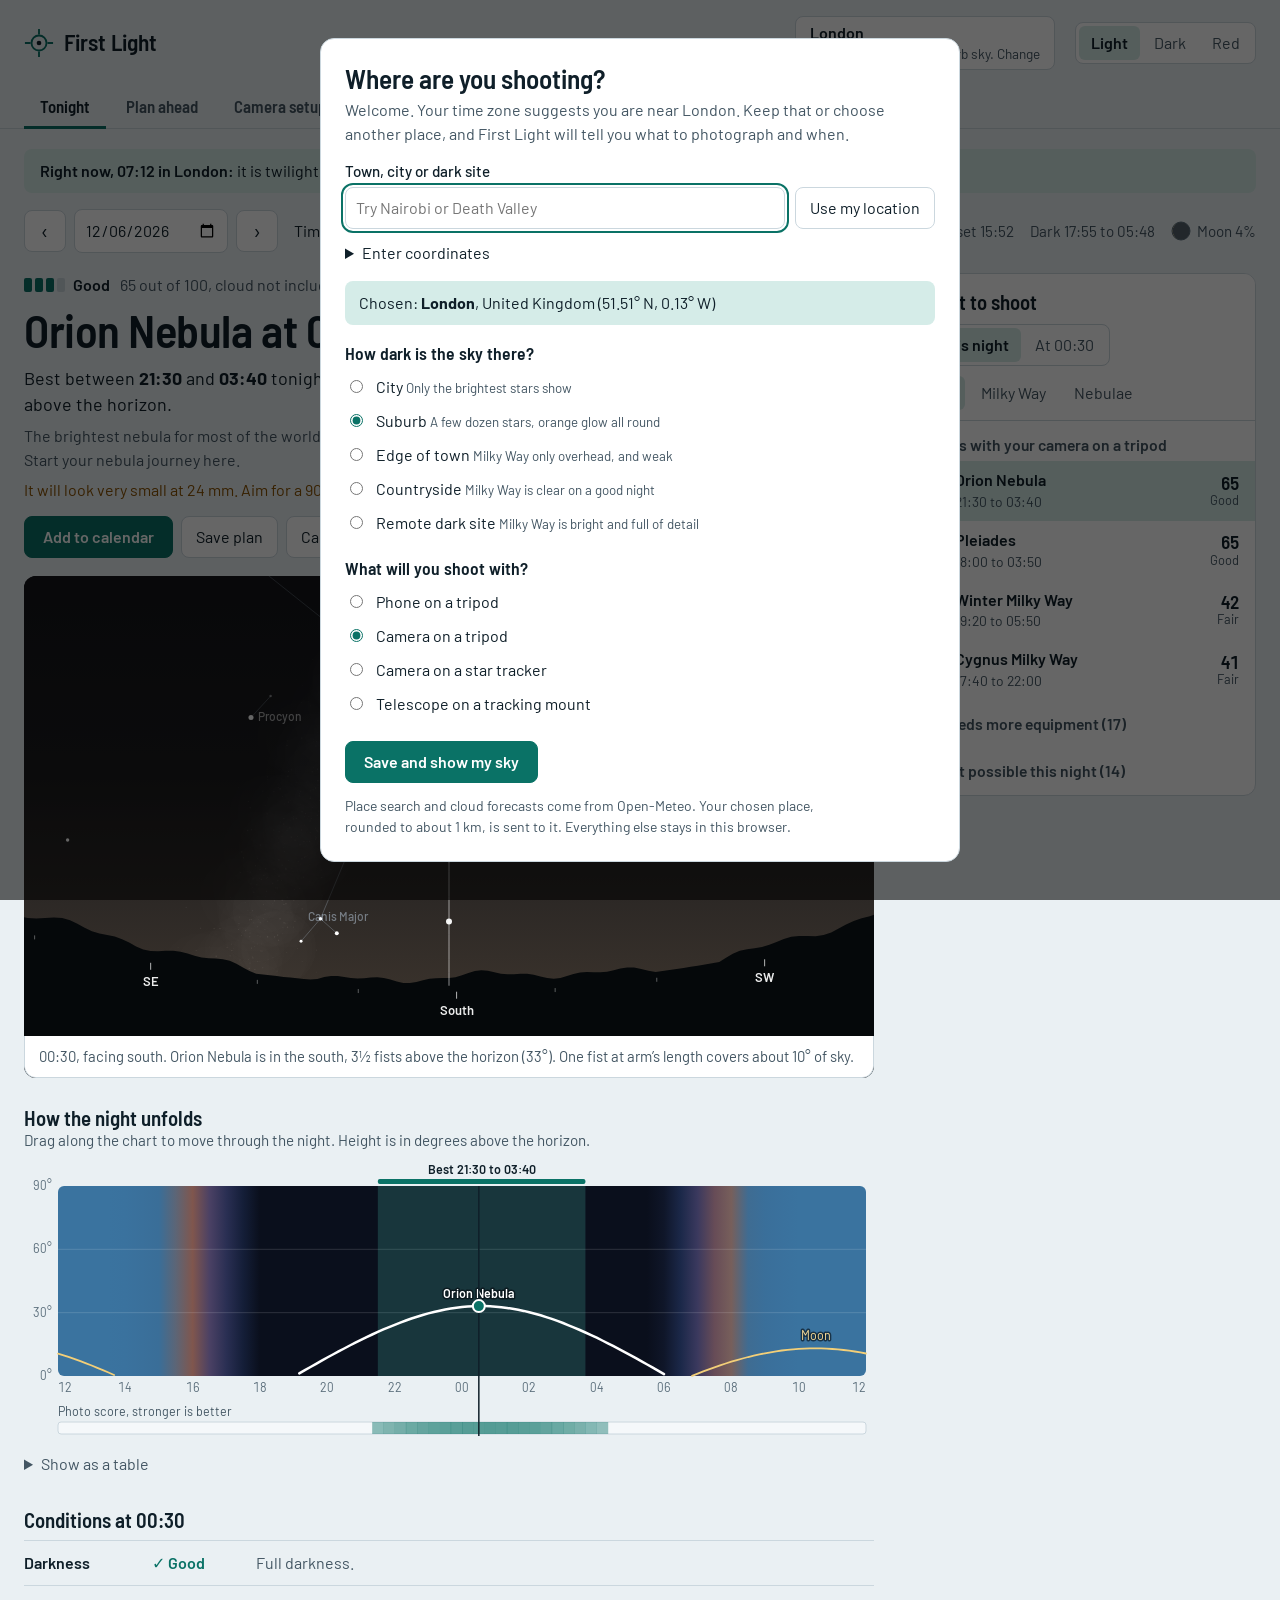
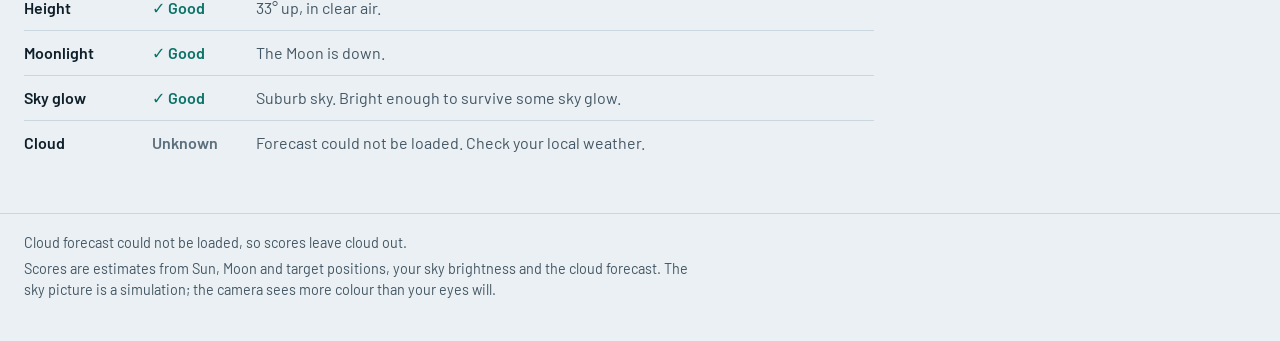
==== index.html @ 606409e2 "Add First Light night-sky photo planner Co-Authored-By: Claude Opus 5.5 <noreply@anthropic.com>" ====
<!doctype html>
<html lang="en">
<head>
<meta charset="utf-8">
<meta name="viewport" content="width=device-width, initial-scale=1">
<title>First Light: when to photograph the night sky</title>
<meta name="description" content="Plan when to photograph nebulae and the Milky Way from anywhere in the world.">
<link rel="icon" href="data:image/svg+xml,%3Csvg xmlns='http://www.w3.org/2000/svg' viewBox='0 0 32 32'%3E%3Crect width='32' height='32' rx='7' fill='%230b1116'/%3E%3Ccircle cx='16' cy='16' r='8' fill='none' stroke='%234fd1bd' stroke-width='2'/%3E%3Cpath d='M16 1v6M16 25v6M1 16h6M25 16h6' stroke='%234fd1bd' stroke-width='2'/%3E%3Ccircle cx='16' cy='16' r='2.5' fill='%23fff'/%3E%3C/svg%3E">
<link rel="preconnect" href="https://fonts.gstatic.com" crossorigin>
<link rel="stylesheet" href="https://fonts.googleapis.com/css2?family=Barlow:wght@400;500;600&family=Barlow+Semi+Condensed:wght@500;600&display=swap">
<link rel="stylesheet" href="styles.css">
</head>
<body>
<header class="top">
  <div class="brand">
    <svg viewBox="0 0 32 32" width="30" height="30" aria-hidden="true"><circle cx="16" cy="16" r="8"/><path d="M16 1v6M16 25v6M1 16h6M25 16h6"/><circle cx="16" cy="16" r="2.5" class="pt"/></svg>
    <span>First Light</span>
  </div>
  <button class="place" id="placeBtn" type="button"></button>
  <div class="seg themes" role="group" aria-label="Screen colours">
    <button type="button" data-theme-set="light">Light</button>
    <button type="button" data-theme-set="dark">Dark</button>
    <button type="button" data-theme-set="red" title="Protects your night vision outdoors">Red</button>
  </div>
</header>

<nav class="tabs" role="tablist" aria-label="Sections">
  <button role="tab" id="tab-tonight" aria-controls="tonight" data-tab="tonight">Tonight</button>
  <button role="tab" id="tab-ahead" aria-controls="ahead" data-tab="ahead">Plan ahead</button>
  <button role="tab" id="tab-camera" aria-controls="camera" data-tab="camera">Camera setup</button>
</nav>

<main>
  <section id="tonight" role="tabpanel" aria-labelledby="tab-tonight">
    <p class="nowbar" id="nowbar" aria-live="polite"></p>
    <div class="when" role="group" aria-label="Choose a night and time">
      <button type="button" class="icon" id="prevNight" aria-label="Previous night">‹</button>
      <label><span class="sr">Night of</span><input type="date" id="dateIn"></label>
      <button type="button" class="icon" id="nextNight" aria-label="Next night">›</button>
      <label class="timelabel"><span>Time</span><input type="time" id="timeIn"></label>
      <button type="button" class="quiet" id="goNow">Now</button>
      <button type="button" class="quiet" id="goBest">Best time</button>
      <span class="sundata" id="sundata"></span>
    </div>
    <div class="cols">
      <div class="primary">
        <div class="verdict" id="verdict"></div>
        <figure class="skybox">
          <canvas id="sky" tabindex="0" role="img" aria-label="Simulated sky"></canvas>
          <figcaption id="skycap"></figcaption>
        </figure>
        <div class="ribbonhead"><h2>How the night unfolds</h2><p>Drag along the chart to move through the night. Height is in degrees above the horizon.</p></div>
        <div class="ribbonwrap"><div id="ribbon" tabindex="0" role="slider" aria-label="Time of night"></div><div class="tip" id="tip" hidden></div></div>
        <details class="astable"><summary>Show as a table</summary><div id="ribbonTable" class="scroll"></div></details>
        <h2 id="factorHead">Conditions</h2>
        <ul class="factors" id="factors"></ul>
      </div>
      <aside class="side" aria-label="Targets">
        <div class="sidehead">
          <h2>What to shoot</h2>
          <div class="seg" role="group" aria-label="Rank targets by"><button type="button" data-mode="night">This night</button><button type="button" data-mode="time" id="modeTime">At this time</button></div>
          <div class="chips" role="group" aria-label="Kind of target"><button type="button" data-kind="all">All</button><button type="button" data-kind="mw">Milky Way</button><button type="button" data-kind="neb">Nebulae</button></div>
        </div>
        <div id="list"></div>
      </aside>
    </div>
  </section>

  <section id="ahead" role="tabpanel" aria-labelledby="tab-ahead" hidden>
    <div class="aheadhead"><label class="field"><span>Target</span><select id="aheadTarget"></select></label></div>
    <div class="bestnights" id="bestnights"></div>
    <h2>The next five weeks</h2>
    <p class="note" id="calnote"></p>
    <div class="cal" id="cal"></div>
    <h2 id="seasonHead">Best months</h2>
    <p class="note">Average hours per night that it is well placed in a dark sky, before Moon and weather.</p>
    <div class="season" id="season"></div>
    <h2>Saved plans</h2>
    <div id="plans"></div>
  </section>

  <section id="camera" role="tabpanel" aria-labelledby="tab-camera" hidden>
    <div class="camgrid">
      <form class="camform" id="camform" onsubmit="return false">
        <label class="field"><span>Target</span><select id="camTarget"></select></label>
        <label class="field"><span>Equipment</span><select id="camGear"></select></label>
        <div id="camLens">
          <label class="field"><span>Sensor size</span><select id="camSensor"></select></label>
          <label class="field"><span>Focal length (mm)</span><input type="number" id="camF" min="4" max="4000" inputmode="numeric"></label>
          <label class="field"><span>Lens aperture (f-number)</span><input type="number" id="camN" min="0.9" max="22" step="0.1" inputmode="decimal"></label>
        </div>
      </form>
      <div>
        <h2 id="camHead">Start with these settings</h2>
        <dl class="settings" id="settings"></dl>
        <div class="frame"><div id="frameBox"></div><p id="frameText"></p></div>
      </div>
    </div>
    <h2>In the field</h2>
    <ol class="steps" id="steps"></ol>
  </section>
</main>

<footer>
  <p id="wxnote"></p>
  <p>Scores are estimates from Sun, Moon and target positions, your sky brightness and the cloud forecast. The sky picture is a simulation; the camera sees more colour than your eyes will.</p>
</footer>

<dialog id="setup" aria-labelledby="setupTitle">
  <form method="dialog" id="setupForm">
    <h2 id="setupTitle">Where are you shooting?</h2>
    <p class="note" id="setupIntro"></p>
    <div class="searchrow"><label class="field grow"><span>Town, city or dark site</span><input type="search" id="q" autocomplete="off" placeholder="Try Nairobi or Death Valley"></label><button type="button" class="quiet" id="geo">Use my location</button></div>
    <div id="results" class="results" aria-live="polite"></div>
    <details><summary>Enter coordinates</summary><div class="coords"><label class="field"><span>Latitude</span><input id="latIn" type="number" step="any" min="-90" max="90"></label><label class="field"><span>Longitude</span><input id="lonIn" type="number" step="any" min="-180" max="180"></label><button type="button" class="quiet" id="useCoords">Use these</button></div></details>
    <p class="picked" id="picked"></p>
    <fieldset><legend>How dark is the sky there?</legend><div class="radios" id="darkRadios"></div></fieldset>
    <fieldset><legend>What will you shoot with?</legend><div class="radios" id="gearRadios"></div></fieldset>
    <div class="actions"><button value="ok" class="main">Save and show my sky</button></div>
    <p class="note small">Place search and cloud forecasts come from Open-Meteo. Your chosen place, rounded to about 1 km, is sent to it. Everything else stays in this browser.</p>
  </form>
</dialog>
<div class="toast" id="toast" role="status"></div>

<script src="js/astro.js"></script>
<script src="js/catalog.js"></script>
<script src="js/planner.js"></script>
<script src="js/sky.js"></script>
<script src="js/app.js"></script>
</body>
</html>
---- styles.css ----
:root {
  --bg: #eaf0f3; --surface: #fff; --raised: #f5f8fa; --ink: #0f1f29; --ink2: #435663; --ink3: #5c6f7c; --line: #cbd7de;
  --accent: #0a7266; --accent-ink: #fff; --accent-soft: #d5ece8; --warn: #8a5200; --bad: #ab2f27; --cloud: #66757f; --moon: #c99a2e;
  --display: "Barlow Semi Condensed", Bahnschrift, "DIN Alternate", "Roboto Condensed", system-ui, sans-serif;
  --body: Barlow, Bahnschrift, "DIN Alternate", system-ui, sans-serif;
  --r: 8px;
  color-scheme: light;
}
:root[data-theme="dark"] {
  --bg: #0b1116; --surface: #121b22; --raised: #1a252d; --ink: #e9f0f4; --ink2: #aebcc6; --ink3: #8b9ba6; --line: #2a3943;
  --accent: #4fd1bd; --accent-ink: #04201b; --accent-soft: #153630; --warn: #e6a94a; --bad: #f08a80; --cloud: #9fb0bc; --moon: #f0cf82;
  color-scheme: dark;
}
:root[data-theme="red"] {
  --bg: #080000; --surface: #120201; --raised: #1c0403; --ink: #ff5b47; --ink2: #dc4534; --ink3: #c03a2b; --line: #450d08;
  --accent: #ff5b47; --accent-ink: #160000; --accent-soft: #380a06; --warn: #e04a38; --bad: #e04a38; --cloud: #b53526; --moon: #e04a38;
  color-scheme: dark;
}
* { box-sizing: border-box; scrollbar-color: var(--line) transparent; }
html { -webkit-text-size-adjust: 100%; }
body { margin: 0; background: var(--bg); color: var(--ink); font: 400 16px/1.5 var(--body); }
h1, h2, h3 { font-family: var(--display); font-weight: 600; line-height: 1.15; margin: 0; text-wrap: balance; }
h2 { font-size: 1.3rem; }
p { margin: 0; }
[hidden] { display: none !important; }
button, input, select { font: inherit; color: inherit; }
button { cursor: pointer; }
:focus-visible { outline: 2px solid var(--accent); outline-offset: 2px; }
.sr { position: absolute; width: 1px; height: 1px; overflow: hidden; clip-path: inset(50%); }
.note { color: var(--ink2); max-width: 65ch; }
.small { font-size: .875rem; }

.top, .tabs, main, footer { max-width: 1320px; margin-inline: auto; padding-inline: 24px; }
.top { display: flex; align-items: center; gap: 20px; padding-block: 16px; flex-wrap: wrap; }
.brand { display: flex; align-items: center; gap: 10px; font: 600 1.45rem/1 var(--display); }
.brand svg { fill: none; stroke: var(--accent); stroke-width: 2; }
.brand .pt { fill: var(--ink); stroke: none; }
.place { margin-left: auto; text-align: left; background: var(--surface); border: 1px solid var(--line); border-radius: var(--r); padding: 6px 14px; line-height: 1.25; min-width: 0; }
.place b { font-weight: 600; display: block; }
.place small { color: var(--ink2); font-size: .85rem; }
.place:hover { border-color: var(--accent); }

.seg { display: inline-flex; border: 1px solid var(--line); border-radius: var(--r); background: var(--surface); padding: 3px; gap: 2px; }
.seg button, .chips button { border: 0; background: none; padding: 5px 12px; border-radius: 6px; color: var(--ink2); min-height: 34px; }
.seg button:hover, .chips button:hover { color: var(--ink); background: var(--raised); }
.seg [aria-pressed="true"], .chips [aria-pressed="true"] { background: var(--accent-soft); color: var(--ink); font-weight: 600; }
.chips { display: flex; gap: 4px; flex-wrap: wrap; }

.tabs { display: flex; gap: 4px; border-bottom: 1px solid var(--line); }
.tabs button { border: 0; background: none; padding: 10px 16px; font: 600 1.05rem/1.2 var(--display); color: var(--ink2); border-bottom: 3px solid transparent; margin-bottom: -1px; white-space: nowrap; }
.tabs button:hover { color: var(--ink); }
.tabs [aria-selected="true"] { color: var(--ink); border-color: var(--accent); }

main { padding-block: 20px 48px; }
.nowbar { background: var(--accent-soft); border-radius: var(--r); padding: 10px 16px; margin-bottom: 16px; }
.nowbar b { font-weight: 600; }
.nowbar button { background: none; border: 0; padding: 0; text-decoration: underline; text-underline-offset: 3px; font-weight: 600; }
.when { display: flex; align-items: center; flex-wrap: wrap; gap: 8px; margin-bottom: 20px; }
.when input, .field input, .field select { background: var(--surface); border: 1px solid var(--line); border-radius: var(--r); padding: 8px 10px; min-height: 42px; }
.timelabel { display: flex; align-items: center; gap: 8px; margin-left: 8px; }
.icon, .quiet { background: var(--surface); border: 1px solid var(--line); border-radius: var(--r); min-height: 42px; padding: 6px 14px; }
.icon { min-width: 42px; padding: 0; font-size: 1.3rem; line-height: 1; }
.icon:hover, .quiet:hover { border-color: var(--accent); }
.sundata { color: var(--ink2); font-size: .95rem; margin-left: auto; display: flex; gap: 16px; align-items: center; flex-wrap: wrap; }
.sundata span { display: inline-flex; gap: 6px; align-items: center; }

.cols { display: grid; grid-template-columns: minmax(0, 1fr) 350px; gap: 32px; align-items: start; }
.primary { min-width: 0; }
.verdict { margin-bottom: 18px; }
.verdict h1 { font-size: clamp(1.9rem, 4vw, 2.9rem); letter-spacing: -.01em; }
.verdict .gradeline { display: flex; align-items: center; gap: 10px; margin-bottom: 6px; flex-wrap: wrap; color: var(--ink2); }
.verdict .lead { font-size: 1.12rem; margin-top: 8px; max-width: 62ch; }
.verdict .about { color: var(--ink2); margin-top: 6px; max-width: 65ch; }
.verdict .gearwarn { color: var(--warn); margin-top: 6px; }
.row { display: flex; gap: 8px; flex-wrap: wrap; margin-top: 14px; }
.main { background: var(--accent); color: var(--accent-ink); border: 1px solid var(--accent); border-radius: var(--r); min-height: 42px; padding: 8px 18px; font-weight: 600; }
.main:hover { filter: brightness(1.08); }
.grade { display: inline-flex; align-items: center; gap: 8px; font-weight: 600; color: var(--ink); }
.pips { display: inline-flex; gap: 3px; }
.pips i { width: 8px; height: 14px; border-radius: 2px; background: var(--line); }
.pips i.on { background: var(--accent); }

.skybox { margin: 0; border-radius: 12px; overflow: hidden; background: #05080e; }
#sky { display: block; width: 100%; height: clamp(300px, 44vw, 460px); cursor: grab; touch-action: pan-y; }
#sky:active { cursor: grabbing; }
#sky:focus-visible { outline-offset: -3px; }
.skybox figcaption { background: var(--surface); border: 1px solid var(--line); border-top: 0; border-radius: 0 0 12px 12px; padding: 9px 14px; color: var(--ink2); font-size: .93rem; }

.ribbonhead { margin: 28px 0 8px; }
.ribbonhead p { color: var(--ink2); font-size: .95rem; }
.ribbonwrap { position: relative; }
#ribbon { cursor: ew-resize; touch-action: pan-y; user-select: none; border-radius: 6px; }
#ribbon svg { display: block; }
#ribbon text { font-family: var(--body); font-size: 12.5px; fill: var(--ink2); }
#ribbon .tick { font-variant-numeric: tabular-nums; fill: var(--ink3); }
#ribbon .grid { stroke: #fff; stroke-opacity: .14; }
#ribbon .onsky { fill: #fff; paint-order: stroke; stroke: rgba(4, 8, 14, .6); stroke-width: 3px; }
#ribbon .strong { font-weight: 600; }
#ribbon .winlabel { fill: var(--ink); font-weight: 600; }
#ribbon .win { fill: #4fd1bd; fill-opacity: .2; }
#ribbon .winbar { fill: var(--accent); }
#ribbon .targetline { fill: none; stroke: #fff; stroke-width: 2.5; stroke-linecap: round; stroke-linejoin: round; }
#ribbon .moonline { fill: none; stroke: #f3cf78; stroke-width: 1.8; stroke-linecap: round; }
#ribbon .moon { fill: #f9dc97; }
#ribbon .nowline { stroke: #fff; stroke-opacity: .55; }
#ribbon .cursor { stroke: var(--ink); stroke-width: 1.5; }
#ribbon .hoverline { stroke: var(--ink3); }
#ribbon .knob { fill: var(--accent); stroke: #fff; stroke-width: 2; }
#ribbon .track { fill: var(--raised); stroke: var(--line); }
#ribbon .q { fill: var(--accent); }
#ribbon .cl { fill: var(--cloud); }
:root[data-theme="red"] #ribbon .onsky, :root[data-theme="red"] #ribbon .moon { fill: var(--ink); stroke: #0c0000; }
:root[data-theme="red"] #ribbon .targetline { stroke: var(--ink); }
:root[data-theme="red"] #ribbon .moonline { stroke: #b53526; stroke-dasharray: 3 4; }
:root[data-theme="red"] #ribbon :is(.grid, .nowline) { stroke: #a02a1c; }
:root[data-theme="red"] #ribbon .win { fill: #ff5b47; }
:root[data-theme="red"] #ribbon .knob { stroke: #ff9d8f; }
.tip { position: absolute; top: 30px; pointer-events: none; background: var(--surface); color: var(--ink); border: 1px solid var(--line); border-radius: var(--r); padding: 8px 12px; font-size: .9rem; line-height: 1.4; white-space: nowrap; box-shadow: 0 4px 14px rgb(0 0 0 / .18); z-index: 3; }
.tip b { display: block; font-weight: 600; }
.astable { margin-top: 8px; color: var(--ink2); }
summary { cursor: pointer; padding: 4px 0; }
.scroll { overflow-x: auto; }
table { border-collapse: collapse; font-size: .92rem; font-variant-numeric: tabular-nums; }
th, td { text-align: left; padding: 5px 18px 5px 0; border-bottom: 1px solid var(--line); white-space: nowrap; }
th { font-weight: 600; color: var(--ink); }

#factorHead { margin-top: 28px; }
.factors { list-style: none; padding: 0; margin: 8px 0 0; }
.factors li { display: grid; grid-template-columns: 116px 92px 1fr; gap: 12px; padding: 10px 0; border-top: 1px solid var(--line); align-items: baseline; }
.factors b { font-weight: 600; }
.lvl { font-weight: 600; white-space: nowrap; }
.lvl.g { color: var(--accent); } .lvl.m { color: var(--warn); } .lvl.x { color: var(--bad); } .lvl.n { color: var(--ink3); }
.factors span:last-child { color: var(--ink2); }

.side { position: sticky; top: 12px; max-height: calc(100vh - 24px); overflow-y: auto; background: var(--surface); border: 1px solid var(--line); border-radius: 12px; }
.sidehead { position: sticky; top: 0; background: var(--surface); padding: 16px 16px 10px; display: grid; gap: 10px; justify-items: start; border-bottom: 1px solid var(--line); z-index: 1; }
#list h3 { font: 600 .98rem/1.3 var(--body); color: var(--ink2); padding: 14px 16px 6px; }
.t { display: grid; grid-template-columns: 22px 1fr auto; gap: 10px; align-items: center; width: 100%; text-align: left; background: none; border: 0; padding: 9px 16px; line-height: 1.3; }
.t:hover { background: var(--raised); }
.t[aria-current="true"] { background: var(--accent-soft); }
.t:focus-visible { outline-offset: -2px; }
.t b { font-weight: 600; display: block; }
.t small { color: var(--ink2); font-size: .87rem; }
.t .sc { text-align: right; font: 600 1.15rem/1 var(--display); font-variant-numeric: tabular-nums; }
.t .sc small { display: block; font: 400 .8rem/1.3 var(--body); }
.t.off .sc, .t.off b { color: var(--ink3); font-weight: 500; }
.sym { width: 20px; height: 20px; fill: none; stroke: var(--ink2); stroke-width: 1.6; }
#list details summary { padding: 12px 16px; color: var(--ink2); font-weight: 600; font-size: .98rem; }

.field { display: grid; gap: 4px; }
.field > span { font-weight: 500; font-size: .95rem; }
.aheadhead { max-width: 420px; margin-bottom: 20px; }
.field select, .field input { width: 100%; }
.bestnights { margin-bottom: 32px; }
.bestnights h1 { font-size: clamp(1.7rem, 3.4vw, 2.4rem); }
.bestnights p { margin-top: 6px; font-size: 1.08rem; max-width: 65ch; }
.cal { display: grid; grid-template-columns: repeat(7, minmax(0, 1fr)); gap: 4px; margin: 12px 0 34px; }
.cal .dow { font-weight: 600; color: var(--ink2); font-size: .9rem; padding: 2px 4px; }
.day { position: relative; border: 1px solid var(--line); border-radius: var(--r); background: var(--surface); text-align: left; padding: 8px 10px; min-height: 88px; display: grid; grid-template-rows: auto 1fr auto; overflow: hidden; line-height: 1.2; isolation: isolate; }
.day::before { content: ""; position: absolute; inset: auto 0 0 0; height: var(--h); background: var(--accent); opacity: .24; z-index: -1; }
.day:hover { border-color: var(--accent); }
.day .d { display: flex; justify-content: space-between; align-items: center; font-size: .9rem; color: var(--ink2); }
.day .n { font: 600 1.45rem/1 var(--display); align-self: end; }
.day .w { font-size: .82rem; color: var(--ink2); }
.day.zero .n { color: var(--ink3); font-weight: 500; }
.day.best { outline: 2px solid var(--accent); outline-offset: -1px; }
.moonglyph .mdark { fill: #55626c; } .moonglyph .mlit { fill: #f6e6b8; } .moonglyph .mrim { fill: none; stroke: var(--ink3); }
:root[data-theme="light"] .moonglyph .mlit { fill: #ffe9a8; }
:root[data-theme="red"] .moonglyph .mdark { fill: #2a0503; } :root[data-theme="red"] .moonglyph .mlit { fill: #ff5b47; }
.season { display: grid; grid-template-columns: repeat(12, minmax(0, 1fr)); gap: 2px; max-width: 760px; margin: 14px 0 34px; text-align: center; }
.season .col { display: grid; grid-template-rows: 130px auto; }
.season .bar { align-self: end; display: grid; }
.season .bar span { font-size: .85rem; color: var(--ink2); font-variant-numeric: tabular-nums; }
.season .bar i { background: var(--accent); border-radius: 4px 4px 0 0; min-height: 1px; margin-inline: 12%; }
.season .m { border-top: 1px solid var(--line); font-size: .85rem; padding-top: 4px; color: var(--ink2); }
.season .cur .m { color: var(--ink); font-weight: 600; }
.plan { display: flex; gap: 12px; align-items: center; flex-wrap: wrap; border-top: 1px solid var(--line); padding: 10px 0; }
.plan div { flex: 1 1 260px; } .plan small { display: block; color: var(--ink2); font-size: .92rem; }

.camgrid { display: grid; grid-template-columns: 300px minmax(0, 1fr); gap: 40px; margin-bottom: 36px; }
.camform, #camLens { display: grid; gap: 14px; align-content: start; }
.settings { margin: 10px 0 20px; }
.settings div { display: grid; grid-template-columns: 130px 130px 1fr; gap: 12px; padding: 10px 0; border-top: 1px solid var(--line); align-items: baseline; }
.settings dt { color: var(--ink2); } .settings dd { margin: 0; } .settings .v { font: 600 1.3rem/1.1 var(--display); } .settings .e { color: var(--ink2); }
.frame { display: grid; grid-template-columns: 220px 1fr; gap: 18px; align-items: center; }
.frame svg { display: block; width: 100%; background: #060a12; border-radius: 6px; }
.frame p { max-width: 48ch; }
:root[data-theme="red"] .frame svg { filter: sepia(1) saturate(8) hue-rotate(-40deg) brightness(.7); }
.steps { padding-left: 1.4em; max-width: 68ch; } .steps li { padding: 5px 0; } .steps li::marker { color: var(--accent); font-weight: 600; } .steps b { font-weight: 600; }

footer { padding-block: 18px 40px; color: var(--ink2); font-size: .9rem; border-top: 1px solid var(--line); }
footer p { max-width: 85ch; } footer p + p { margin-top: 4px; }

dialog { border: 1px solid var(--line); border-radius: 14px; background: var(--surface); color: var(--ink); width: min(640px, calc(100vw - 24px)); max-height: calc(100vh - 24px); padding: 24px; overflow-y: auto; }
dialog::backdrop { background: rgb(0 0 0 / .6); }
dialog h2 { font-size: 1.7rem; margin-bottom: 4px; }
.searchrow, .coords { display: flex; gap: 10px; align-items: end; margin-top: 14px; flex-wrap: wrap; }
.grow { flex: 1 1 240px; } .coords .field { flex: 1 1 110px; }
.results { display: grid; margin-top: 8px; }
.results button { background: none; border: 0; text-align: left; padding: 8px 10px; border-radius: 6px; } .results button:hover { background: var(--raised); } .results small { color: var(--ink2); }
.results p { color: var(--ink2); padding: 6px 10px; }
.picked { margin: 12px 0 4px; padding: 10px 14px; background: var(--accent-soft); border-radius: var(--r); }
fieldset { border: 0; padding: 0; margin: 18px 0 0; } legend { font: 600 1.1rem/1.2 var(--display); padding: 0; margin-bottom: 6px; }
.radios label { display: flex; gap: 10px; align-items: baseline; padding: 5px 0; } .radios small { color: var(--ink2); } .radios input, input[type=radio] { accent-color: var(--accent); }
.actions { margin: 20px 0 12px; }
.toast { position: fixed; left: 50%; bottom: 24px; transform: translateX(-50%); background: var(--ink); color: var(--bg); padding: 10px 18px; border-radius: var(--r); opacity: 0; pointer-events: none; transition: opacity .2s; z-index: 9; }
.toast.on { opacity: 1; }
:root[data-theme="red"] ::-webkit-calendar-picker-indicator { filter: sepia(1) saturate(9) hue-rotate(-40deg) brightness(.6); }

@media (max-width: 980px) {
  .cols { grid-template-columns: minmax(0, 1fr); }
  .side { position: static; max-height: none; } .sidehead { position: static; }
  .sundata { margin-left: 0; width: 100%; }
}
@media (max-width: 680px) {
  .top, .tabs, main, footer { padding-inline: 16px; }
  .top { gap: 10px; } .place { margin-left: 0; order: 3; width: 100%; } .themes { margin-left: auto; } .themes button { padding-inline: 9px; }
  .tabs button { padding: 10px 10px; flex: 1; }
  .timelabel { margin-left: 0; }
  .factors li { grid-template-columns: 1fr auto; gap: 2px 10px; } .factors span:last-child { grid-column: 1 / -1; }
  .camgrid { grid-template-columns: minmax(0, 1fr); gap: 24px; } .frame { grid-template-columns: 1fr; } .frame > div { max-width: 260px; }
  .settings div { grid-template-columns: 1fr auto; gap: 2px 10px; } .settings .e { grid-column: 1 / -1; }
  .day { padding: 5px; min-height: 92px; } .day .d { flex-direction: column; align-items: flex-start; gap: 3px; font-size: .82rem; white-space: nowrap; } .day .w { display: none; } .day .n { font-size: 1.2rem; }
  dialog { padding: 18px; }
}
@media (prefers-reduced-motion: reduce) { .toast { transition: none; } }
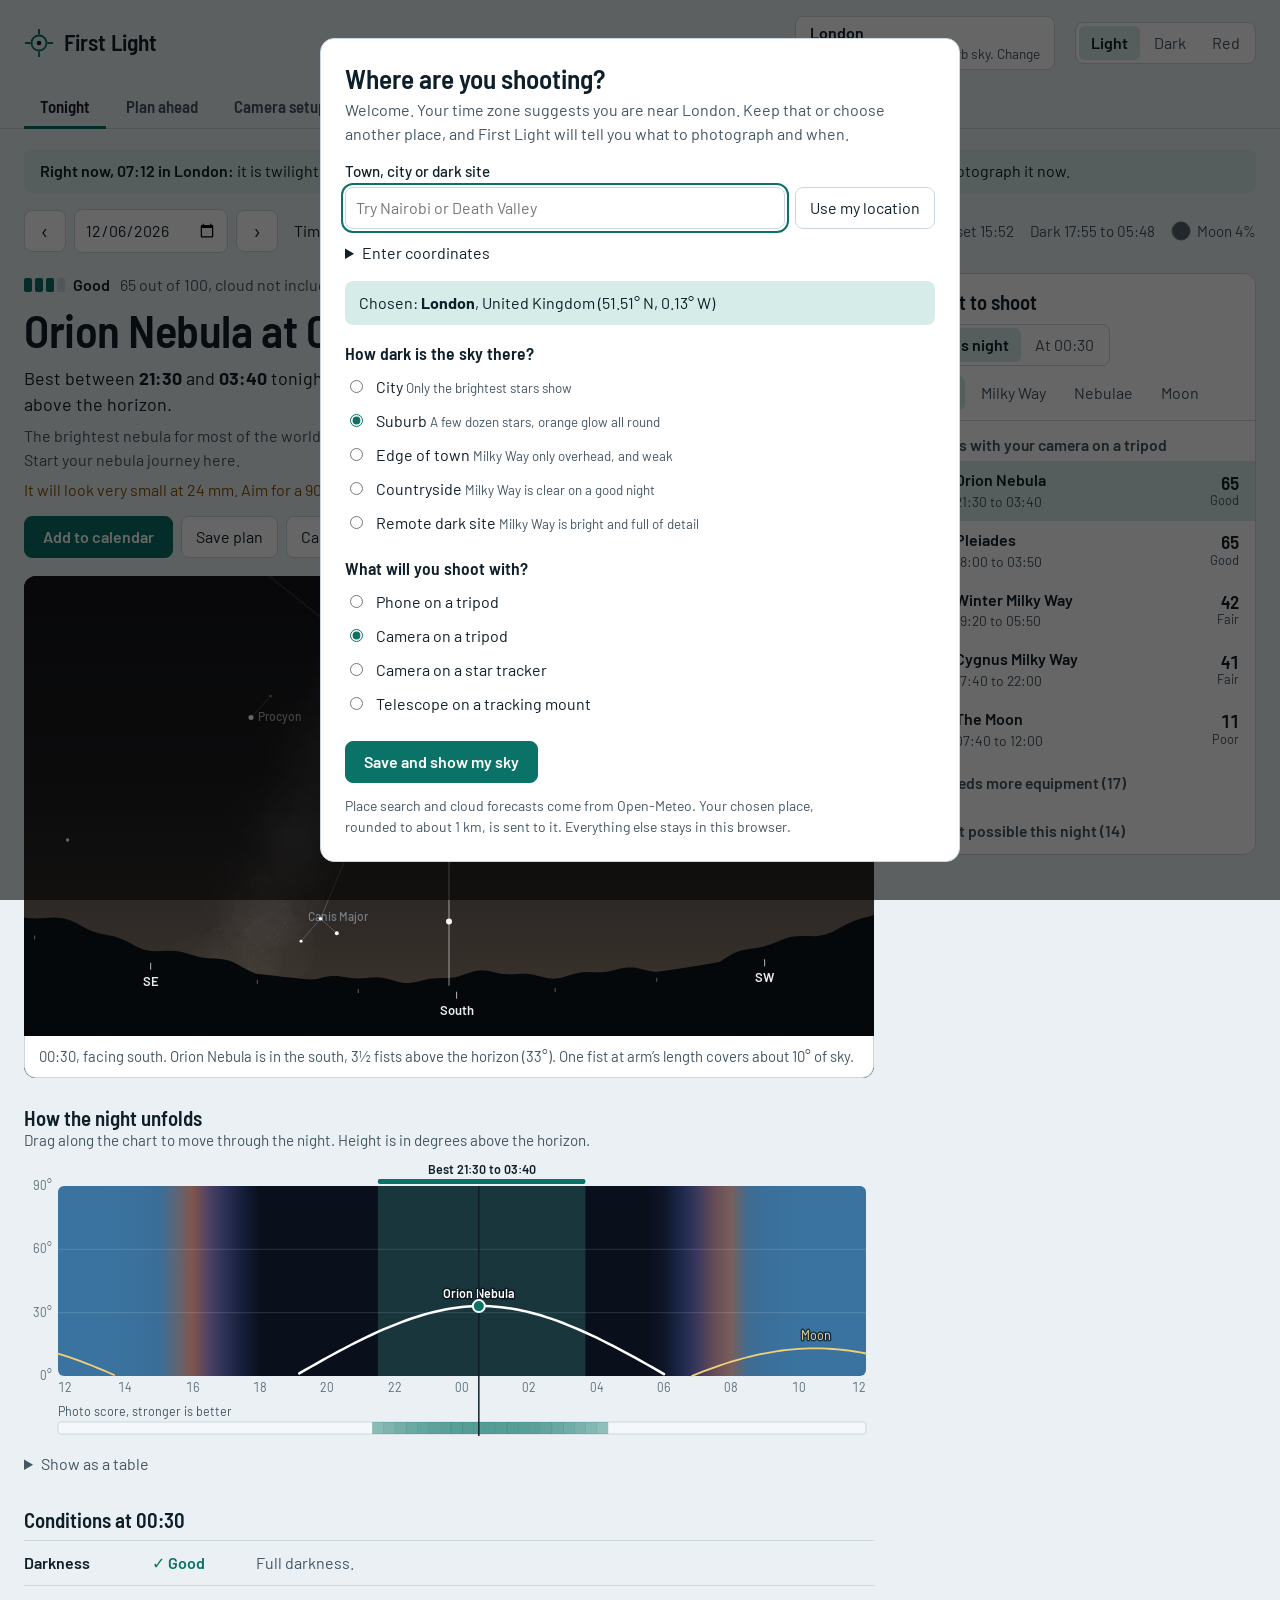
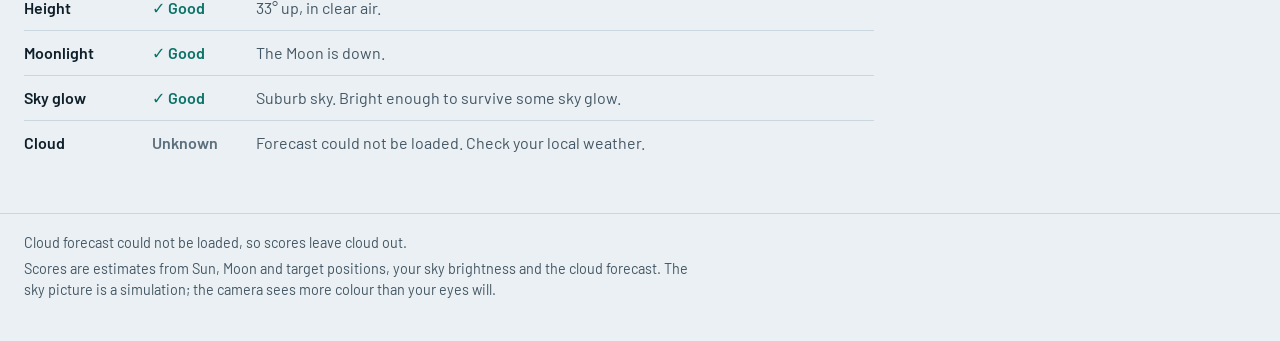
==== commit 944a8433: "Add the Moon as a target Scores it by phase, height, daylight and cloud, and adds Moon camera settin" ====
--- a/index.html
+++ b/index.html
@@ -4,7 +4,7 @@
 <meta charset="utf-8">
 <meta name="viewport" content="width=device-width, initial-scale=1">
 <title>First Light: when to photograph the night sky</title>
-<meta name="description" content="Plan when to photograph nebulae and the Milky Way from anywhere in the world.">
+<meta name="description" content="Plan when to photograph the Milky Way, nebulae and the Moon from anywhere in the world.">
 <link rel="icon" href="data:image/svg+xml,%3Csvg xmlns='http://www.w3.org/2000/svg' viewBox='0 0 32 32'%3E%3Crect width='32' height='32' rx='7' fill='%230b1116'/%3E%3Ccircle cx='16' cy='16' r='8' fill='none' stroke='%234fd1bd' stroke-width='2'/%3E%3Cpath d='M16 1v6M16 25v6M1 16h6M25 16h6' stroke='%234fd1bd' stroke-width='2'/%3E%3Ccircle cx='16' cy='16' r='2.5' fill='%23fff'/%3E%3C/svg%3E">
 <link rel="preconnect" href="https://fonts.gstatic.com" crossorigin>
 <link rel="stylesheet" href="https://fonts.googleapis.com/css2?family=Barlow:wght@400;500;600&family=Barlow+Semi+Condensed:wght@500;600&display=swap">
@@ -59,7 +59,7 @@
         <div class="sidehead">
           <h2>What to shoot</h2>
           <div class="seg" role="group" aria-label="Rank targets by"><button type="button" data-mode="night">This night</button><button type="button" data-mode="time" id="modeTime">At this time</button></div>
-          <div class="chips" role="group" aria-label="Kind of target"><button type="button" data-kind="all">All</button><button type="button" data-kind="mw">Milky Way</button><button type="button" data-kind="neb">Nebulae</button></div>
+          <div class="chips" role="group" aria-label="Kind of target"><button type="button" data-kind="all">All</button><button type="button" data-kind="mw">Milky Way</button><button type="button" data-kind="neb">Nebulae</button><button type="button" data-kind="moon">Moon</button></div>
         </div>
         <div id="list"></div>
       </aside>
@@ -73,7 +73,7 @@
     <p class="note" id="calnote"></p>
     <div class="cal" id="cal"></div>
     <h2 id="seasonHead">Best months</h2>
-    <p class="note">Average hours per night that it is well placed in a dark sky, before Moon and weather.</p>
+    <p class="note" id="seasonNote"></p>
     <div class="season" id="season"></div>
     <h2>Saved plans</h2>
     <div id="plans"></div>
--- a/styles.css
+++ b/styles.css
@@ -174,6 +174,9 @@
 .season .bar i { background: var(--accent); border-radius: 4px 4px 0 0; min-height: 1px; margin-inline: 12%; }
 .season .m { border-top: 1px solid var(--line); font-size: .85rem; padding-top: 4px; color: var(--ink2); }
 .season .cur .m { color: var(--ink); font-weight: 600; }
+.phases { grid-column: 1 / -1; text-align: left; }
+.phases > div { display: flex; gap: 14px; align-items: center; padding: 10px 0; border-top: 1px solid var(--line); }
+.phases svg { flex: none; } .phases b { font-weight: 600; } .phases small { display: block; color: var(--ink2); font-size: .95rem; }
 .plan { display: flex; gap: 12px; align-items: center; flex-wrap: wrap; border-top: 1px solid var(--line); padding: 10px 0; }
 .plan div { flex: 1 1 260px; } .plan small { display: block; color: var(--ink2); font-size: .92rem; }
 
